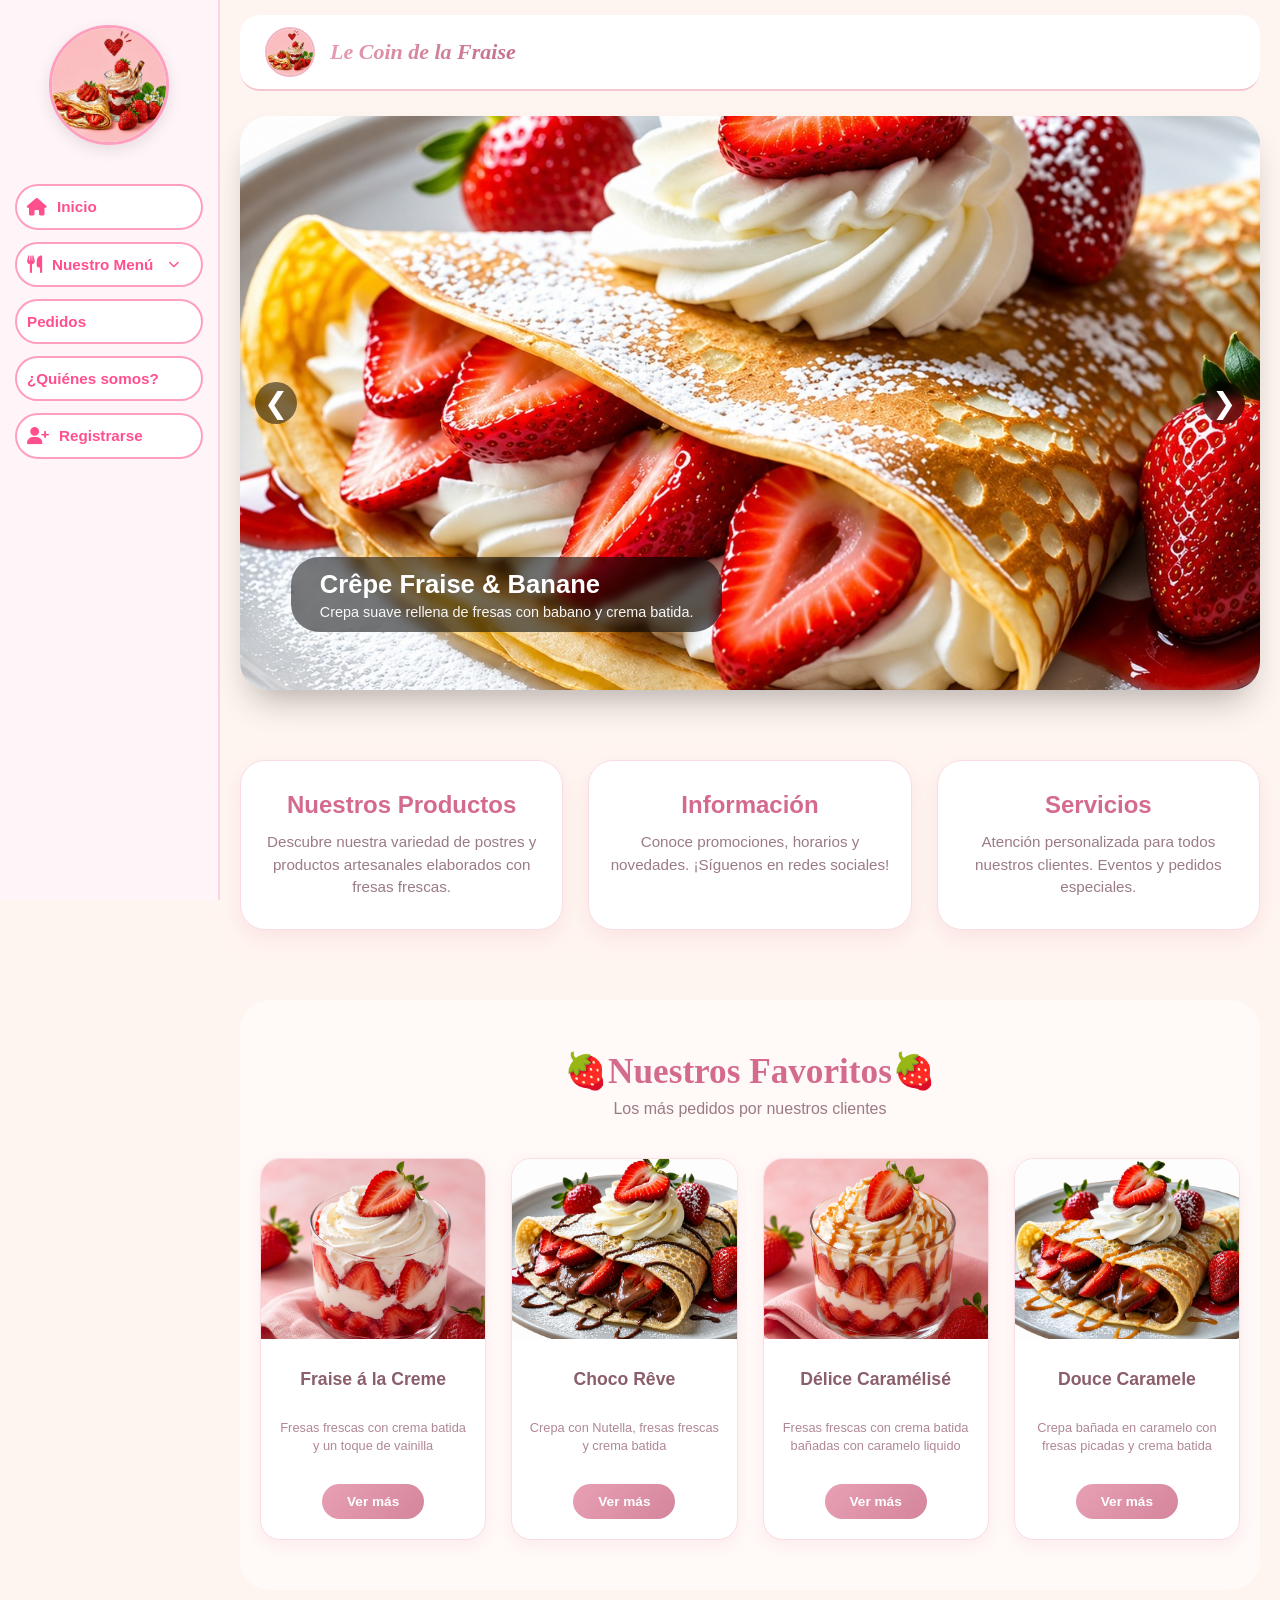
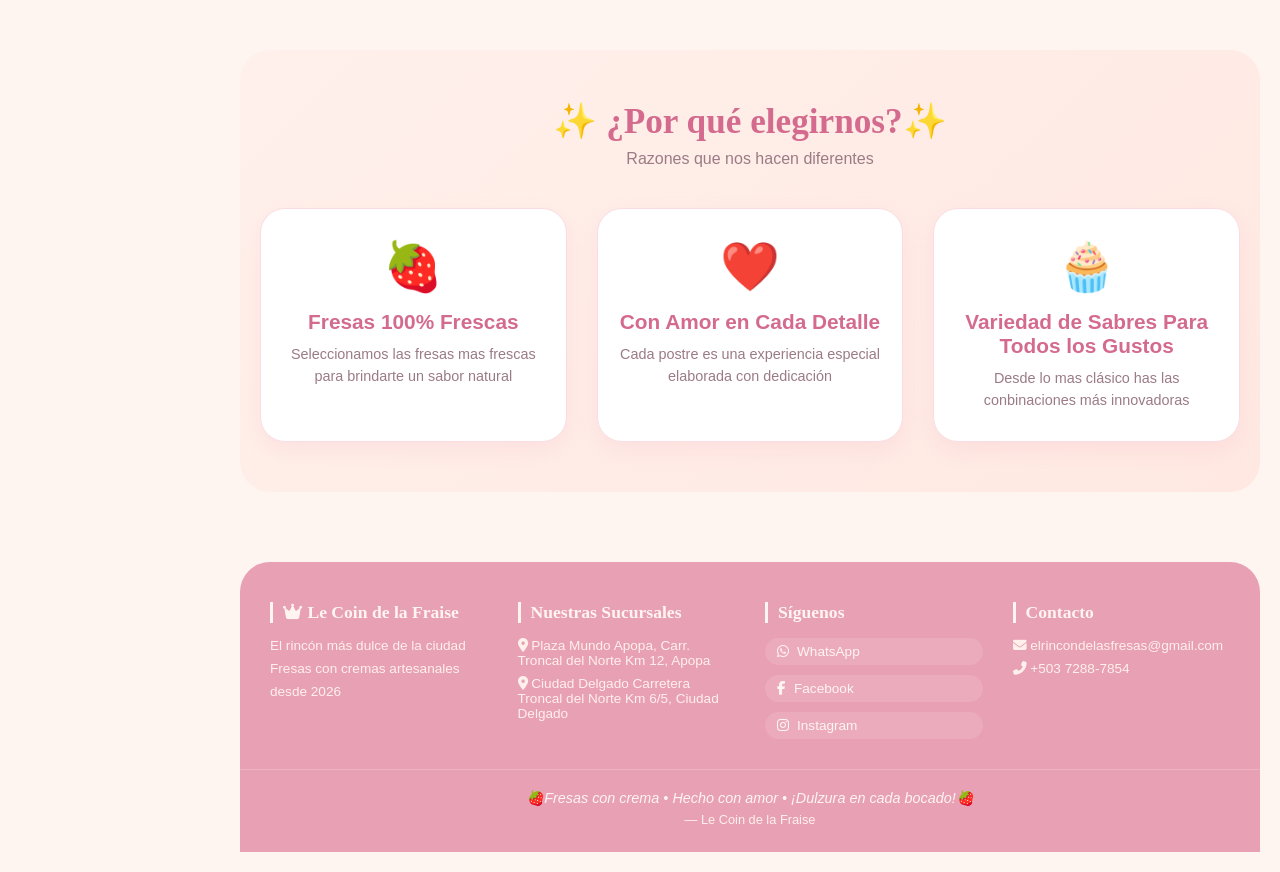
==== index.html @ 73c811bc "Update index.html" ====
<!DOCTYPE html>
<html lang="es">
<head>
    <meta charset="UTF-8">
    <meta name="viewport" content="width=device-width, initial-scale=1.0">
    <title>Le Coin de la Fraise | Fresas & Delicias</title>
    <link rel="stylesheet" href="./css/inicio.css">
    <link rel="stylesheet" href="https://cdnjs.cloudflare.com/ajax/libs/font-awesome/6.5.1/css/all.min.css">
</head>
<body>

<div class="container-principal">
    <!-- MENÚ LATERAL (SIDEBAR) NUEVO -->
    <aside class="sidebar">
        <div class="logo-sidebar">
            <img src="IMG/logo.png" alt="Logo">
        </div>
        <nav class="nav-sidebar">
            <a href="index.html"><i class="fas fa-home"></i> Inicio</a>
            
            <!-- Opción con submenú -->
            <div class="menu-item-con-submenu">
                <a href="#" class="menu-principal">
                    <i class="fas fa-utensils"></i> Nuestro Menú
                    <i class="fas fa-chevron-down submenu-flecha"></i>
                </a>
                <div class="submenu">
                    <a href="./Html/MenuFresas.html">Fresas con crema</a>
                  <a href="./Html/MenuCrepas.html">Crepas</a>
                </div>
            </div>

            <a href="./Html/Pedidos.html">Pedidos</a>
            <a href="./Html/Nosotros.html">¿Quiénes somos?</a>
            <a href="./Html/Registro.html"><i class="fas fa-user-plus"></i> Registrarse</a>
        </nav>
    </aside>

    <!-- CONTENIDO PRINCIPAL -->
    <main class="main-content">
        <!-- ENCABEZADO SUPERIOR -->
        <header class="header-principal">
            <div class="logo-header">
                <img src="IMG/logo.png" alt="Logo">
                <h1>Le Coin de la Fraise</h1>
            </div>
        </header>

        <!-- ========== CARRUSEL ========== -->
        <section class="carousel-section" id="inicio">
            <div class="carousel-container">
                <div class="carousel-slides">
                    <div class="slide active">
                        <img src="IMG/crepafresa.png" alt="Crepa de fresa">
                        <div class="slide-caption">
                            <h2>Crêpe Fraise & Banane</h2>
                            <p>Crepa suave rellena de fresas con babano y crema batida.</p>
                        </div>
                    </div>
                    <div class="slide">
                        <img src="IMG/fresa con crema.png" alt="Crepas de caramelo">
                        <div class="slide-caption">
                            <h2>Fraise á la Creme</h2>
                            <p>Fresas frescas con crema batida y un toque de bainilla.</p>
                        </div>
                    </div>
                        <div class="slide">
                        <img src="IMG/caramele.png" alt="Crepas de caramelo">
                        <div class="slide-caption">
                            <h2>Douce Caramele</h2>
                            <p>Crepa bañada en caramelo con fresas picadas y crema batida.</p>
                        </div>
                    </div>
                    <div class="slide">
                        <img src="IMG/fresa con caramelo.png" alt="Fresa con caramelo">
                        <div class="slide-caption">
                            <h2>Délice Caraélisé</h2>
                            <p>Fresas frescas con crema batida bañadas con caramelo liquido.</p>
                        </div>
                    </div>
                    <div class="slide">
                        <img src="IMG/chococrepa.png" alt="Crepa de chocolate">
                        <div class="slide-caption">
                            <h2>Choco Rêve</h2>
                            <p>Crepa con nutella, fresas frescas y crema batida.</p>
                        </div>
                    </div>
                    <div class="slide">
                        <img src="IMG/fresachoco.jpg" alt="Fresas de chocolate">
                        <div class="slide-caption">
                            <h2>Chocofraise</h2>
                            <p>Fresas frescas con crema batida bañadas con chocolate liquido.</p>
                        </div>
                    </div>
                </div>
                <button class="carousel-btn prev" id="prevBtn">&#10094;</button>
                <button class="carousel-btn next" id="nextBtn">&#10095;</button>
                <div class="carousel-dots" id="dotsContainer"></div>
            </div>
        </section>

        <!-- ========== TARJETAS DE INFORMACIÓN ========== -->
        <section class="info" id="informacion">
            <div class="card">
                <h2>Nuestros Productos</h2>
                <p>Descubre nuestra variedad de postres y productos artesanales elaborados con fresas frescas.</p>
            </div>
            <div class="card">
                <h2>Información</h2>
                <p>Conoce promociones, horarios y novedades. ¡Síguenos en redes sociales!</p>
            </div>
            <div class="card">
                <h2>Servicios</h2>
                <p>Atención personalizada para todos nuestros clientes. Eventos y pedidos especiales.</p>
            </div>
        </section>

        <!-- ========== SECCIÓN NUESTROS FAVORITOS ========== -->
        <section class="favoritos" id="menu">
            <div class="container-favoritos">
                <h2 class="titulo-seccion">🍓Nuestros Favoritos🍓</h2>
                <p class="subtitulo-seccion">Los más pedidos por nuestros clientes</p>
                <div class="productos-grid">
                    <div class="producto-card">
                        <div class="producto-imagen">
                            <img src="IMG/fresa con crema.png" alt="Fresas con Crema">
                        </div>
                        <h3>Fraise á la Creme</h3>
                        <p class="producto-descripcion">Fresas frescas con crema batida y un toque de vainilla</p>
                        <button class="btn-ver-mas" href="MenuFresas.html">Ver más</button>
                    </div>
                    <div class="producto-card">
                        <div class="producto-imagen">
                            <img src="IMG/chococrepa.png" alt="Crepa con Chocolate">
                        </div>
                        <h3>Choco Rêve</h3>
                        <p class="producto-descripcion">Crepa con Nutella, fresas frescas y crema batida</p>
                        <button class="btn-ver-mas" href="MenuCrepas.html">Ver más</button>
                    </div>
                    <div class="producto-card">
                        <div class="producto-imagen">
                            <img src="IMG/fresa con caramelo.png" alt="fresas con caramelo">
                        </div>
                        <h3>Délice Caramélisé</h3>
                        <p class="producto-descripcion">Fresas frescas con crema batida bañadas con caramelo liquido</p>
                        <button class="btn-ver-mas" href="MenuFresas.html">Ver más</button>
                    </div>
                    <div class="producto-card">
                        <div class="producto-imagen">
                            <img src="IMG/caramele.png" alt="Crepa con caramelo">
                        </div>
                        <h3>Douce Caramele</h3>
                        <p class="producto-descripcion">Crepa bañada en caramelo con fresas picadas y crema batida</p>
                        <button class="btn-ver-mas" href="MenuCrepas.html">Ver más</button>
                    </div>
                </div>
            </div>
        </section>

        <!-- ========== SECCIÓN ¿POR QUÉ ELEGIRNOS? (NOSOTROS) ========== -->
        <section class="porque-elegirnos" id="nosotros">
            <div class="container-porque">
                <h2 class="titulo-seccion">✨ ¿Por qué elegirnos?✨</h2>
                <p class="subtitulo-seccion">Razones que nos hacen diferentes</p>
                <div class="razones-grid">
                    <div class="razon-card">
                        <div class="razon-icono">🍓</div>
                        <h3>Fresas 100% Frescas</h3>
                        <p>Seleccionamos las fresas mas frescas para brindarte un sabor natural</p> 
                    </div>
                    <div class="razon-card">
                        <div class="razon-icono">❤️</div>
                        <h3>Con Amor en Cada Detalle</h3>
                        <p>Cada postre es una experiencia especial elaborada con dedicación</p>
                    </div>
                    <div class="razon-card">
                        <div class="razon-icono">🧁</div>
                        <h3>Variedad de Sabres Para Todos los Gustos</h3>
                        <p>Desde lo mas clásico has las conbinaciones más innovadoras</p>
                    </div>
                </div>
            </div>
        </section>

        <!-- ========== FOOTER NUEVO ========== -->
        <footer class="footer-redisenado">
            <div class="footer-contenido-arriba">
                <div class="footer-container">
                    <div class="footer-columna footer-columna-info">
                        <h3><i class="fas fa-crown"></i> Le Coin de la Fraise</h3>
                        <p>El rincón más dulce de la ciudad</p>
                        <p>Fresas con cremas artesanales</p>
                        <p>desde 2026</p>
                    </div>

                    <div class="footer-columna footer-columna-sucursales">
                        <h3>Nuestras Sucursales</h3>
                        <p><i class="fas fa-location-dot"></i> Plaza Mundo Apopa, Carr. Troncal del Norte Km 12, Apopa</p>
                        <p><i class="fas fa-location-dot"></i> Ciudad Delgado Carretera Troncal del Norte Km 6/5, Ciudad Delgado</p>
                    </div>

                    <div class="footer-columna footer-columna-redes">
                        <h3>Síguenos</h3>
                        <div class="redes-sociales-footer">
                            <a href="https://wa.me/50372887854?text=¡Hola!%20Me%20gustaría%20ordenar%20unas%20fresas%20con%20crema" aria-label="WhatsApp"><i class="fab fa-whatsapp"></i> WhatsApp</a>
                            <a href="https://www.facebook.com/share/1c9cbcK5gX/" aria-label="Facebook"><i class="fab fa-facebook-f"></i> Facebook</a>
                            <a href="https://www.instagram.com/le_coin_de_la_fraise?igsh=Z292ZjJ0dDlyNTkz" aria-label="Instagram"><i class="fab fa-instagram"></i> Instagram</a>
                        </div>
                    </div>

                    <div class="footer-columna footer-columna-contacto">
                        <h3>Contacto</h3>
                        <p><i class="fas fa-envelope"></i> elrincondelasfresas@gmail.com</p>
                        <p><i class="fas fa-phone-alt"></i> +503 7288-7854</p>
                    </div>
                </div>
            </div>

            <div class="footer-mensaje">
                <p class="mensaje-texto">🍓Fresas con crema • Hecho con amor • ¡Dulzura en cada bocado!🍓</p>
                <p class="mensaje-autor">— Le Coin de la Fraise</p>
            </div>
        </footer>
    </main>
</div>

<script src="./JS/inicio.js"></script>
</body>
</html>
---- css/inicio.css ----
* {
    margin: 0;
    padding: 0;
    box-sizing: border-box;
    font-family: 'Segoe UI', Arial, Helvetica, sans-serif;
}

body {
    background: #FFF5F0;
}

@import url('https://fonts.googleapis.com/css2?family=Playfair+Display:ital,wght@0,400;0,500;0,600;0,700;0,800;1,400;1,500;1,600;1,700;1,800&display=swap');

.container-principal {
    display: flex;
    min-height: 100vh;
}

/* ========== SIDEBAR ========== */
.sidebar {
    width: 220px;
    background: #fff5f8;
    padding: 25px 15px;
    border-right: 2px solid #ffd3e1;
    position: sticky;
    top: 0;
    height: 100vh;
    display: flex;
    flex-direction: column;
    align-items: center;
}

.logo-sidebar {
    text-align: center;
    margin-bottom: 35px;
}

.logo-sidebar img {
    width: 120px;
    height: 120px;
    border-radius: 50%;
    object-fit: cover;
    border: 3px solid #ff9fc0;
    box-shadow: 0 5px 15px rgba(0, 0, 0, 0.1);
    transition: transform 0.3s ease;
}

.logo-sidebar img:hover {
    transform: scale(1.05);
}

.nav-sidebar {
    display: flex;
    flex-direction: column;
    gap: 12px;
    width: 100%;
}

/* Elemento contenedor del menú con submenú */
.menu-item-con-submenu {
    position: relative;
    width: 100%;
}

/* Enlace principal del menú (Nuestro Menú) */
.menu-principal {
    display: flex;
    align-items: center;
    justify-content: flex-start;
    gap: 10px;
    text-decoration: none;
    color: #ff4f8f;
    font-weight: 600;
    padding: 12px 10px;
    border-radius: 50px;
    border: 2px solid #ff9fc0;
    background: white;
    transition: 0.3s;
    text-align: center;
    font-size: 0.95rem;
    cursor: pointer;
}

.menu-principal .submenu-flecha {
    font-size: 0.7rem;
    transition: transform 0.3s ease;
    margin-left: 5px;
}

.menu-item-con-submenu:hover .menu-principal {
    background: #ff6ea7;
    color: white;
}

.menu-item-con-submenu:hover .menu-principal .submenu-flecha {
    transform: rotate(180deg);
}

/* Submenú oculto por defecto */
.submenu { 
    position: absolute;
    top: 100%;
    left: 0;
    width: 100%;
    background: #fff5f8;
    border-radius: 20px;
    padding: 8px 0;
    display: flex;
    flex-direction: column;
    gap: 8px;
    opacity: 0;
    visibility: hidden;
    transform: translateY(-10px);
    transition: all 0.3s ease;
    z-index: 100;
    box-shadow: 0 8px 16px rgba(0,0,0,0.1);
    border: 1px solid #ffd3e1;
}

.menu-item-con-submenu:hover .submenu {
    opacity: 1;
    visibility: visible;
    transform: translateY(0);
}

.submenu a {
    display: flex;
    align-items: center;
    justify-content: flex-start;
    gap: 8px;
    text-decoration: none;
    color: #ff4f8f;
    font-weight: 500;
    padding: 8px 12px;
    border-radius: 40px;
    background: white;
    margin: 0 8px;
    transition: 0.2s;
    font-size: 0.85rem;
    border: 1px solid #ffd3e1;
}

.submenu a:hover {
    background: #ff6ea7;
    color: white;
    transform: translateX(5px);
}

/* Resto de enlaces del sidebar */
.nav-sidebar > a {
    display: flex;
    align-items: center;
    justify-content: flex-start;
    gap: 10px;
    text-decoration: none;
    color: #ff4f8f;
    font-weight: 600;
    padding: 12px 10px;
    border-radius: 50px;
    border: 2px solid #ff9fc0;
    background: white;
    transition: 0.3s;
    text-align: center;
    font-size: 0.95rem;
}

.nav-sidebar > a:hover {
    background: #ff6ea7;
    color: white;
    transform: translateX(5px);
}

.nav-sidebar i {
    font-size: 1.1rem;
}

/* ========== MAIN CONTENT ========== */
.main-content {
    flex: 1;
    overflow-x: hidden;
    padding: 0 20px 20px 20px;
    display: flex;
    flex-direction: column;
}

/* ========== HEADER (sin botón) ========== */
.header-principal {
    background: white;
    padding: 12px 25px;
    border-bottom: 2px solid #F5C6D0;
    margin-bottom: 25px;
    border-radius: 20px;
    margin-top: 15px;
}

.logo-header {
    display: flex;
    justify-content: flex-start;  /* Alineado a la izquierda */
    align-items: center;
}

.logo-titulo {
    display: flex;
    align-items: center;
    gap: 15px;
}

.logo-titulo img {
    width: 50px;
    height: 50px;
    border-radius: 50%;
    object-fit: cover;
    border: 2px solid #F2B5C4;
}

.logo-titulo h1 {
    font-size: 22px;
    font-family: 'Playfair Display', serif;
    font-weight: 700;
    font-style: italic;
    background: linear-gradient(135deg, #E8A0B4, #D4859B, #c06d8a);
    background-clip: text;
    -webkit-background-clip: text;
    color: transparent;
}

/* ========== CONTENIDO PRINCIPAL ========== */
.main-content {
    flex: 1;
    overflow-x: hidden;
    padding: 0 20px 20px 20px;
    display: flex;
    flex-direction: column;
}

/* ========== HEADER PRINCIPAL ========== */
.header-principal {
    background: white;
    padding: 12px 25px;
    border-bottom: 2px solid #F5C6D0;
    margin-bottom: 25px;
    border-radius: 20px;
    margin-top: 15px;
}

.logo-header {
    display: flex;
    align-items: center;
    gap: 15px;
}

.logo-header img {
    width: 50px;
    height: 50px;
    border-radius: 50%;
    object-fit: cover;
    border: 2px solid #F2B5C4;
}

.logo-header h1 {
    font-size: 22px;
    font-family: 'Playfair Display', serif;
    font-weight: 700;
    font-style: italic;
    background: linear-gradient(135deg, #E8A0B4, #D4859B, #c06d8a);
    background-clip: text;
    -webkit-background-clip: text;
    color: transparent;
}

/* ========== CARRUSEL ========== */
.carousel-section {
    max-width: 1200px;
    margin: 0 auto 30px auto;
    padding: 0;
}

.carousel-container {
    position: relative;
    overflow: hidden;
    border-radius: 28px;
    box-shadow: 0 20px 35px -12px rgba(0, 0, 0, 0.3);
    background-color: #e2e8f0;
}

.carousel-slides {
    display: flex;
    transition: transform 0.5s ease-in-out;
}

.slide {
    min-width: 100%;
    position: relative;
    aspect-ratio: 16 / 9;
}

.slide img {
    width: 100%;
    height: 100%;
    object-fit: cover;
    display: block;
}

.slide-caption {
    position: absolute;
    bottom: 10%;
    left: 5%;
    right: auto;
    background: linear-gradient(135deg, rgba(0, 0, 0, 0.5), rgba(0, 0, 0, 0.6));
    color: #fff9e8;
    padding: 0.8rem 1.8rem;
    border-radius: 28px;
    max-width: 60%;
    backdrop-filter: blur(5px);
}

.slide-caption h2 {
    font-size: 1.6rem;
    margin-bottom: 0.3rem;
    font-weight: 700;
    color: #ffffff;
}

.slide-caption p {
    font-size: 0.9rem;
    opacity: 0.95;
    color: #ffffff;
}

.carousel-btn {
    position: absolute;
    top: 50%;
    transform: translateY(-50%);
    background-color: rgba(0, 0, 0, 0.5);
    color: white;
    border: none;
    font-size: 1.8rem;
    cursor: pointer;
    padding: 0.5rem 0.9rem;
    border-radius: 50%;
    transition: all 0.2s;
    backdrop-filter: blur(5px);
    z-index: 10;
    width: 42px;
    height: 42px;
    display: flex;
    align-items: center;
    justify-content: center;
}

.carousel-btn:hover {
    background-color: #d46b8e;
    transform: translateY(-50%) scale(1.05);
}

.prev {
    left: 15px;
}

.next {
    right: 15px;
}

.carousel-dots {
    position: absolute;
    bottom: 15px;
    left: 50%;
    transform: translateX(-50%);
    display: flex;
    gap: 10px;
    z-index: 10;
}

.dot {
    width: 10px;
    height: 10px;
    background-color: rgba(255, 255, 255, 0.6);
    border-radius: 50%;
    cursor: pointer;
    transition: 0.2s;
}

.dot.active-dot {
    background-color: #d46b8e;
    transform: scale(1.2);
    box-shadow: 0 0 6px #d46b8e;
}

/* ===== TARJETAS DE INFORMACIÓN ===== */
.info {
    width: 100%;
    max-width: 1200px;
    margin: 40px auto;
    display: grid;
    grid-template-columns: repeat(3, 1fr);
    gap: 25px;
}

.card {
    background: #FFFFFF;
    padding: 30px 20px;
    border-radius: 25px;
    text-align: center;
    box-shadow: 0 8px 20px rgba(232, 160, 180, 0.2);
    transition: transform 0.3s ease, box-shadow 0.3s ease;
    border: 1px solid #FADDE3;
}

.card:hover {
    transform: translateY(-5px);
    box-shadow: 0 15px 30px rgba(232, 160, 180, 0.3);
}

.card h2 {
    margin-bottom: 12px;
    color: #D46B8E;
    font-size: 1.5rem;
}

.card p {
    color: #9B7B85;
    line-height: 1.5;
    font-size: 0.95rem;
}

/* ===== SECCIÓN NUESTROS FAVORITOS ===== */
.favoritos {
    background: #FFF9F7;
    padding: 50px 20px;
    border-radius: 30px;
    margin: 30px 0;
}

.container-favoritos {
    max-width: 1200px;
    margin: 0 auto;
}

.titulo-seccion {
    text-align: center;
    font-family: 'Playfair Display', serif;
    font-size: 2.2rem;
    color: #D46B8E;
    margin-bottom: 8px;
}

.subtitulo-seccion {
    text-align: center;
    color: #9B7B85;
    margin-bottom: 40px;
    font-size: 1rem;
}

/* 4 PRODUCTOS EN UNA SOLA FILA */
.productos-grid {
    display: grid;
    grid-template-columns: repeat(4, 1fr);  /* 4 columnas fijas - todos en una fila */
    gap: 25px;
    align-items: stretch;
}

/* TARJETAS CORREGIDAS - BOTONES E INFORMACIÓN ALINEADOS */
.producto-card {
    background: white;
    border-radius: 20px;
    overflow: hidden;
    text-align: center;
    transition: transform 0.3s ease, box-shadow 0.3s ease;
    box-shadow: 0 5px 15px rgba(232, 160, 180, 0.15);
    border: 1px solid #FADDE3;
    display: flex;
    flex-direction: column;
    height: 100%;
}

.producto-imagen {
    width: 100%;
    height: 180px;
    overflow: hidden;
    flex-shrink: 0;
}

.producto-imagen img {
    width: 100%;
    height: 100%;
    object-fit: cover;
    transition: transform 0.5s ease;
    display: block;
}

.producto-card:hover .producto-imagen img {
    transform: scale(1.05);
}

.producto-card h3 {
    font-size: 1.1rem;
    color: #8B5E6B;
    margin: 15px 12px 5px 12px;
    padding: 0;
    min-height: 50px;
    display: flex;
    align-items: center;
    justify-content: center;
}

.producto-descripcion {
    font-size: 0.8rem;
    color: #B08895;
    padding: 0 15px;
    margin-bottom: 10px;
    line-height: 1.4;
    min-height: 55px;
    display: flex;
    align-items: center;
    justify-content: center;
}

.producto-precio {
    font-size: 1.2rem;
    font-weight: bold;
    color: #E8A0B4;
    margin: 5px 0 10px 0;
    min-height: 35px;
    display: flex;
    align-items: center;
    justify-content: center;
}

.btn-ver-mas {
    background: linear-gradient(135deg, #E8A0B4, #D4859B);
    color: white;
    border: none;
    padding: 10px 25px;
    border-radius: 30px;
    font-size: 0.85rem;
    font-weight: bold;
    cursor: pointer;
    margin: 10px auto 20px auto;
    transition: all 0.3s ease;
    width: fit-content;
    display: inline-block;
}

.btn-ver-mas:hover {
    transform: scale(1.05);
    background: linear-gradient(135deg, #D4859B, #c06d8a);
}

/* ===== SECCIÓN ¿POR QUÉ ELEGIRNOS? ===== */
.porque-elegirnos {
    background: linear-gradient(135deg, #FFF0EB, #FFE8E2);
    padding: 50px 20px;
    border-radius: 30px;
    margin: 30px 0;
}

.container-porque {
    max-width: 1200px;
    margin: 0 auto;
}

.razones-grid {
    display: grid;
    grid-template-columns: repeat(3, 1fr);
    gap: 30px;
    text-align: center;
}

.razon-card {
    background: white;
    padding: 30px 15px;
    border-radius: 25px;
    transition: all 0.3s ease;
    box-shadow: 0 8px 20px rgba(232, 160, 180, 0.15);
    border: 1px solid #FADDE3;
}

.razon-card:hover {
    transform: translateY(-5px);
}

.razon-icono {
    font-size: 3rem;
    margin-bottom: 15px;
}

.razon-card h3 {
    font-size: 1.3rem;
    color: #D46B8E;
    margin-bottom: 10px;
}

.razon-card p {
    color: #9B7B85;
    font-size: 0.9rem;
    line-height: 1.5;
}

/* ========== FOOTER ========== */
.footer-redisenado {
    background: #E8A0B4;
    color: #FFFFFF;
    border-radius: 30px 30px 0 0;
    margin-top: 40px;
}

.footer-contenido-arriba {
    padding: 40px 30px 30px;
}

.footer-container {
    max-width: 1000px;
    margin: 0 auto;
    display: flex;
    justify-content: space-between;
    gap: 30px;
    flex-wrap: wrap;
}

.footer-columna {
    flex: 1;
    min-width: 160px;
}

.footer-columna h3 {
    font-family: 'Playfair Display', serif;
    font-size: 1.1rem;
    margin-bottom: 15px;
    color: #FFF5F0;
    border-left: 3px solid #FFF5F0;
    padding-left: 10px;
}

.footer-columna p {
    margin: 8px 0;
    font-size: 0.85rem;
    color: #FFF0EB;
}

.footer-columna-contacto {
    flex: 1;
    min-width: 160px;
}

.footer-columna-contacto h3 {
    font-family: 'Playfair Display', serif;
    font-size: 1.1rem;
    margin-bottom: 15px;
    color: #FFF5F0;
    border-left: 3px solid #FFF5F0;
    padding-left: 10px;
}

.footer-columna-contacto p {
    margin: 8px 0;
    font-size: 0.85rem;
    color: #FFF0EB;
}

.redes-sociales-footer {
    display: flex;
    flex-direction: column;
    gap: 10px;
}

.redes-sociales-footer a {
    text-decoration: none;
    color: #FFF5F0;
    font-size: 0.85rem;
    transition: all 0.3s ease;
    display: inline-flex;
    align-items: center;
    gap: 8px;
    padding: 6px 12px;
    border-radius: 30px;
    background: rgba(255, 245, 240, 0.12);
}

.redes-sociales-footer a:hover {
    background: rgba(255, 245, 240, 0.3);
    transform: translateX(5px);
}

.footer-mensaje {
    text-align: center;
    padding: 20px 20px 25px;
    border-top: 1px solid rgba(255, 245, 240, 0.2);
}

.mensaje-texto {
    font-size: 0.9rem;
    font-style: italic;
    color: #FFF5F0;
    margin-bottom: 5px;
}

.mensaje-autor {
    font-size: 0.8rem;
    color: #FFF0EB;
}

/* ========== RESPONSIVE ========== */
@media (max-width: 1024px) {
    .productos-grid {
        grid-template-columns: repeat(2, 1fr);  /* En tablets: 2 por fila */
    }
}

@media (max-width: 900px) {
    .sidebar {
        width: 180px;
        padding: 20px 10px;
    }
    
    .logo-sidebar img {
        width: 90px;
        height: 90px;
    }
    
    .nav-sidebar a {
        padding: 8px 6px;
        font-size: 0.8rem;
    }
}

@media (max-width: 768px) {
    .container-principal {
        flex-direction: column;
    }
    
    .sidebar {
        width: 100%;
        height: auto;
        position: relative;
        flex-direction: row;
        justify-content: space-between;
        padding: 15px 20px;
        border-right: none;
        border-bottom: 2px solid #ffd3e1;
    }
    
    .logo-sidebar {
        margin-bottom: 0;
    }
    
    .logo-sidebar img {
        width: 60px;
        height: 60px;
    }
    
    .nav-sidebar {
        flex-direction: row;
        justify-content: center;
        gap: 10px;
        width: auto;
    }
    
    .nav-sidebar a {
        padding: 8px 15px;
        font-size: 0.8rem;
    }
    
    .info {
        grid-template-columns: 1fr;
        gap: 20px;
    }
    
    .razones-grid {
        grid-template-columns: 1fr;
        gap: 20px;
    }
    
    .slide-caption h2 {
        font-size: 1.1rem;
    }
    
    .slide-caption p {
        font-size: 0.7rem;
    }
    
    .slide-caption {
        padding: 0.5rem 1rem;
        max-width: 75%;
    }
    
    .carousel-btn {
        width: 32px;
        height: 32px;
        font-size: 1.2rem;
    }
    
    .footer-container {
        flex-direction: column;
        text-align: center;
        gap: 25px;
    }
    
    .footer-columna h3 {
        border-left: none;
        border-bottom: 2px solid #FFF5F0;
        padding-left: 0;
        padding-bottom: 5px;
        display: inline-block;
    }
    
    .footer-columna-contacto h3 {
        border-left: none;
        border-bottom: 2px solid #FFF5F0;
        padding-left: 0;
        padding-bottom: 5px;
        display: inline-block;
    }
    
    .redes-sociales-footer {
        align-items: center;
    }
}

@media (max-width: 550px) {
    .productos-grid {
        grid-template-columns: 1fr;  /* En móviles: 1 por fila */
    }
}

@media (max-width: 480px) {
    .sidebar {
        flex-wrap: wrap;
        justify-content: center;
        gap: 15px;
    }
    
    .nav-sidebar {
        flex-wrap: wrap;
    }
    
    .titulo-seccion {
        font-size: 1.6rem;
    }
}
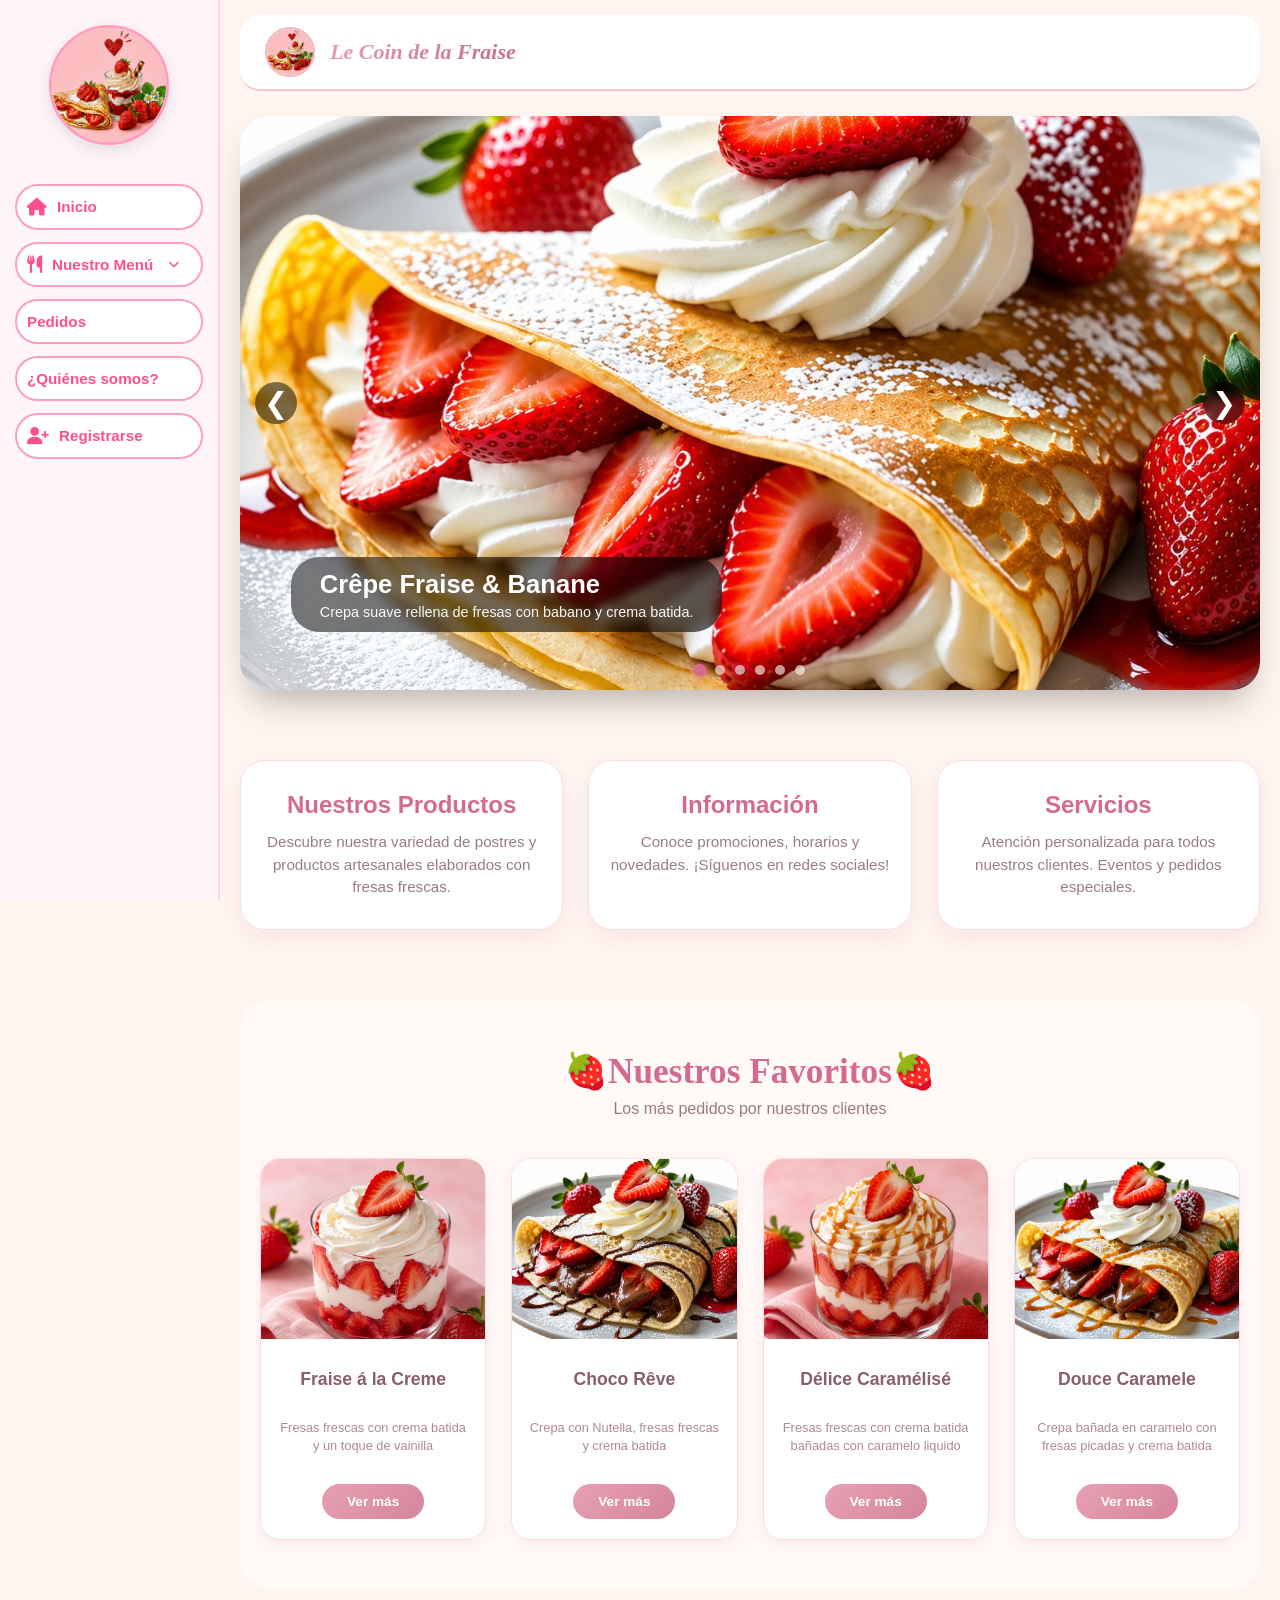
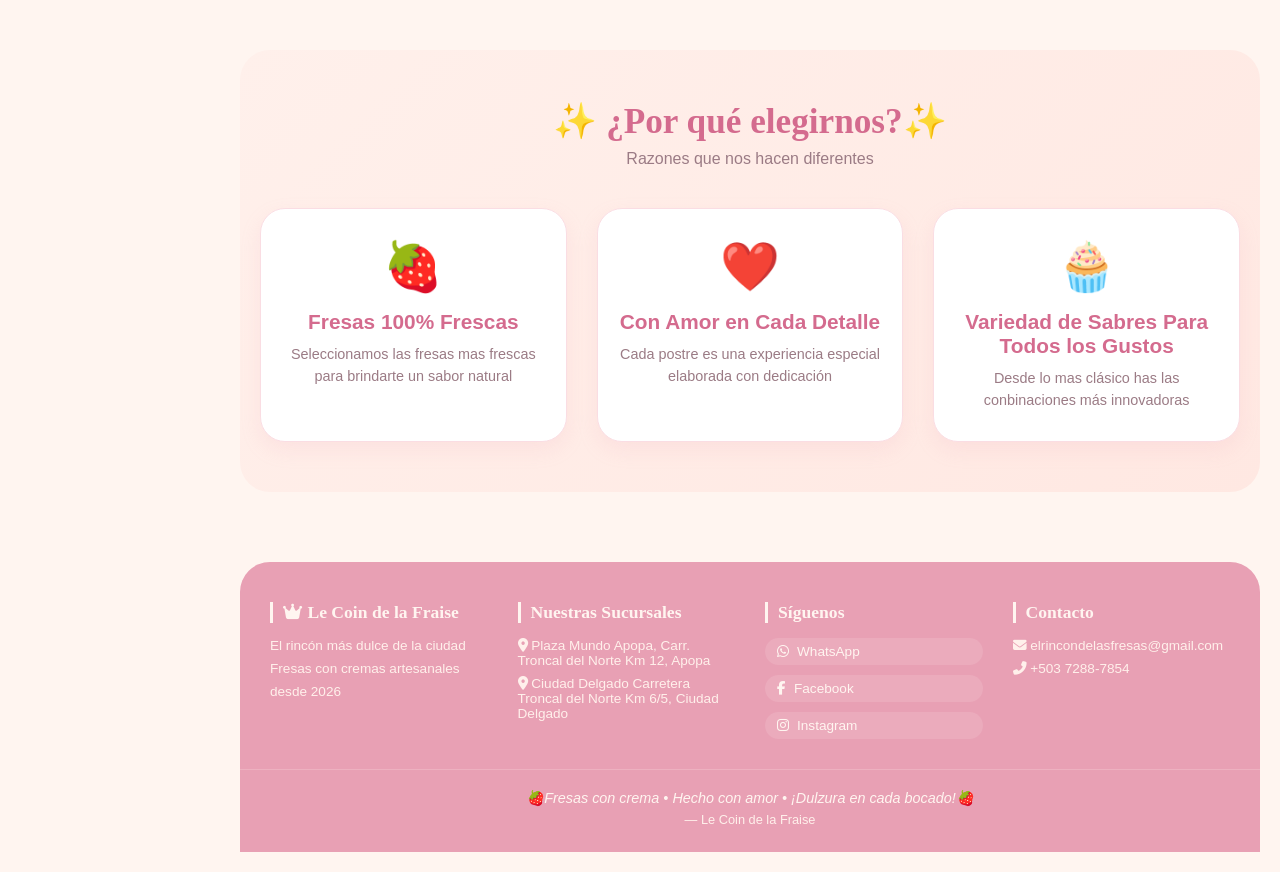
==== commit 96941fd7: "Update index.html" ====
--- a/index.html
+++ b/index.html
@@ -224,6 +224,6 @@
     </main>
 </div>
 
-<script src="./JS/inicio.js"></script>
+<script src="../Js/inicio.js"></script>
 </body>
 </html>
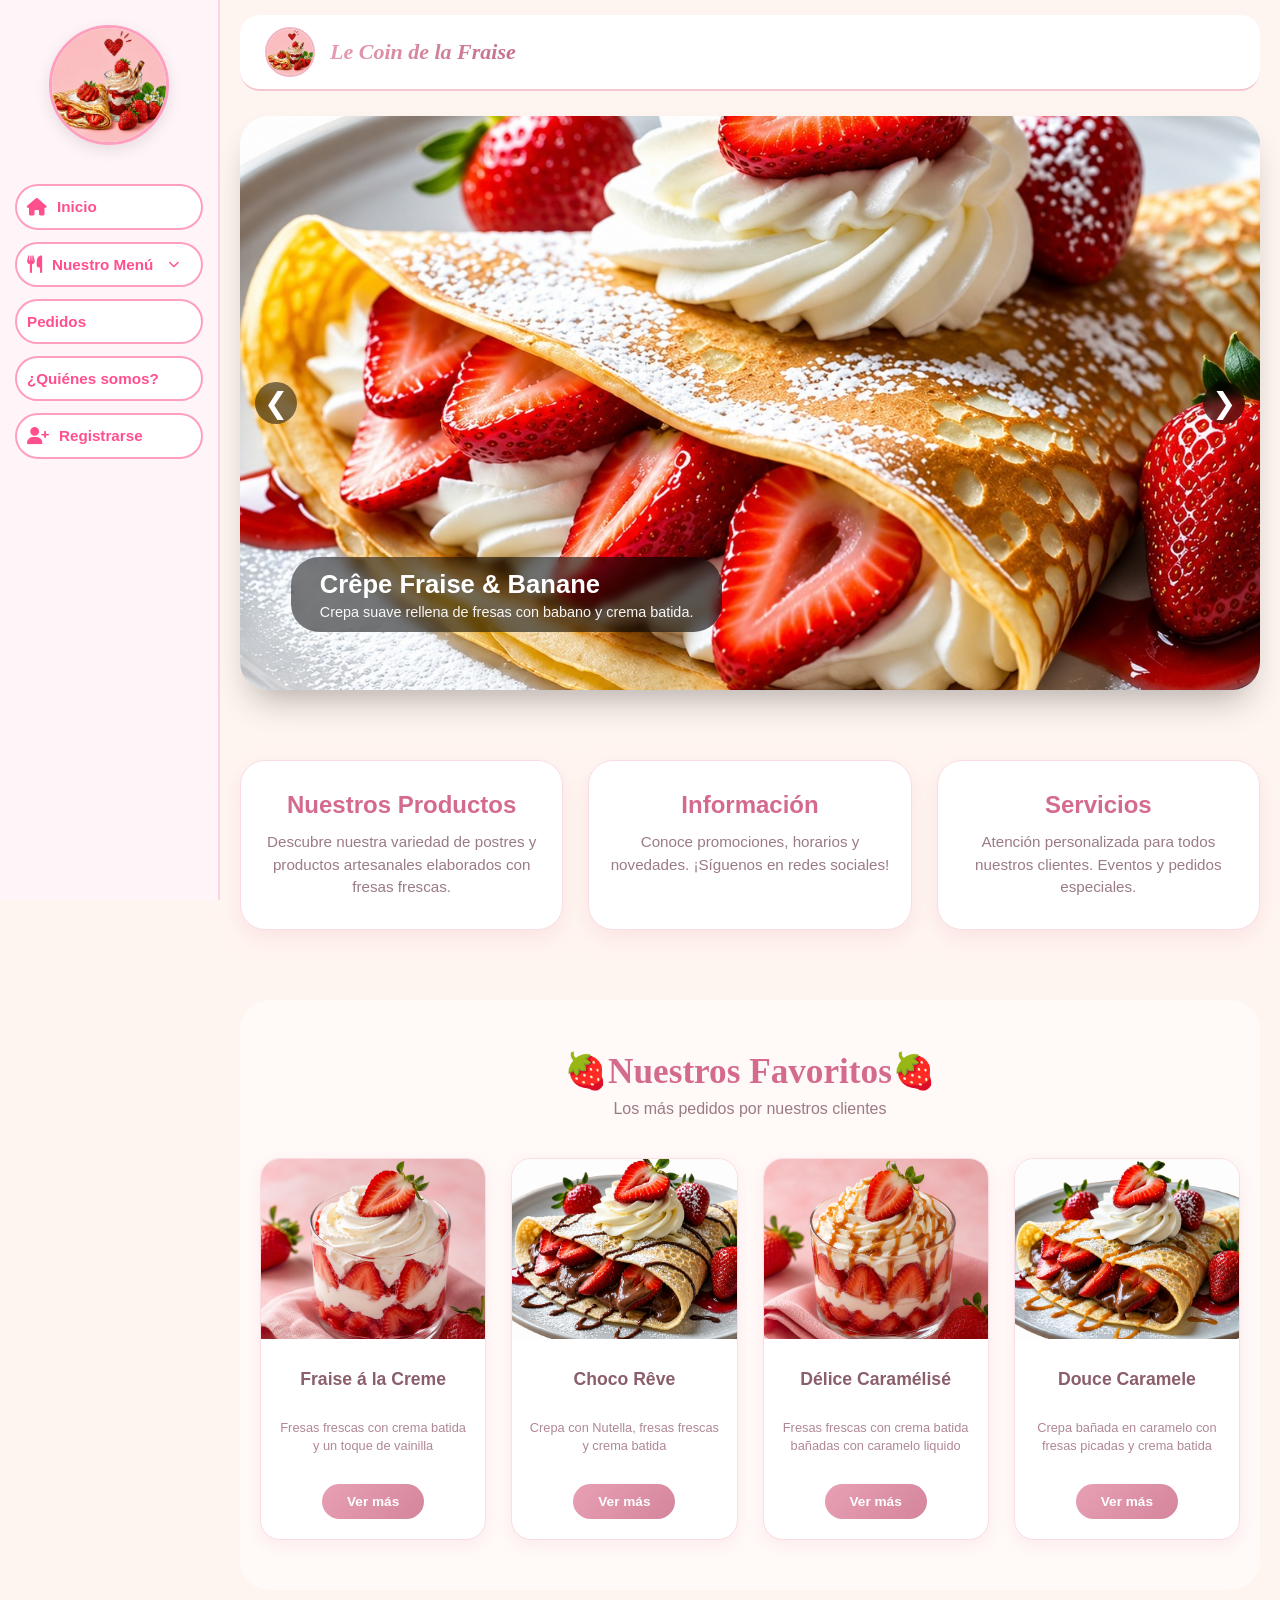
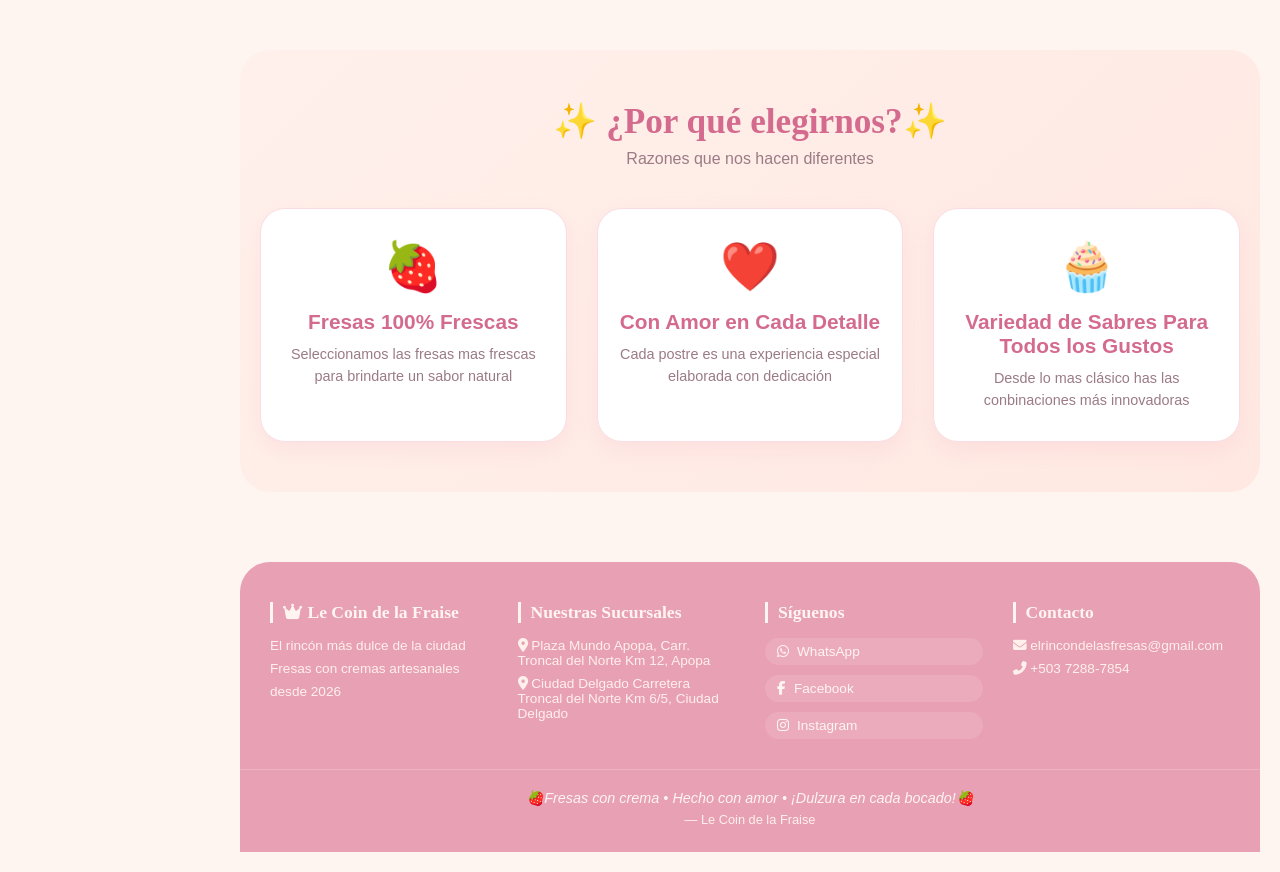
==== commit 495d1123: "Update index.html" ====
--- a/index.html
+++ b/index.html
@@ -224,6 +224,6 @@
     </main>
 </div>
 
-<script src="../Js/inicio.js"></script>
+<script src="./JS/index.js" defer></script>
 </body>
 </html>
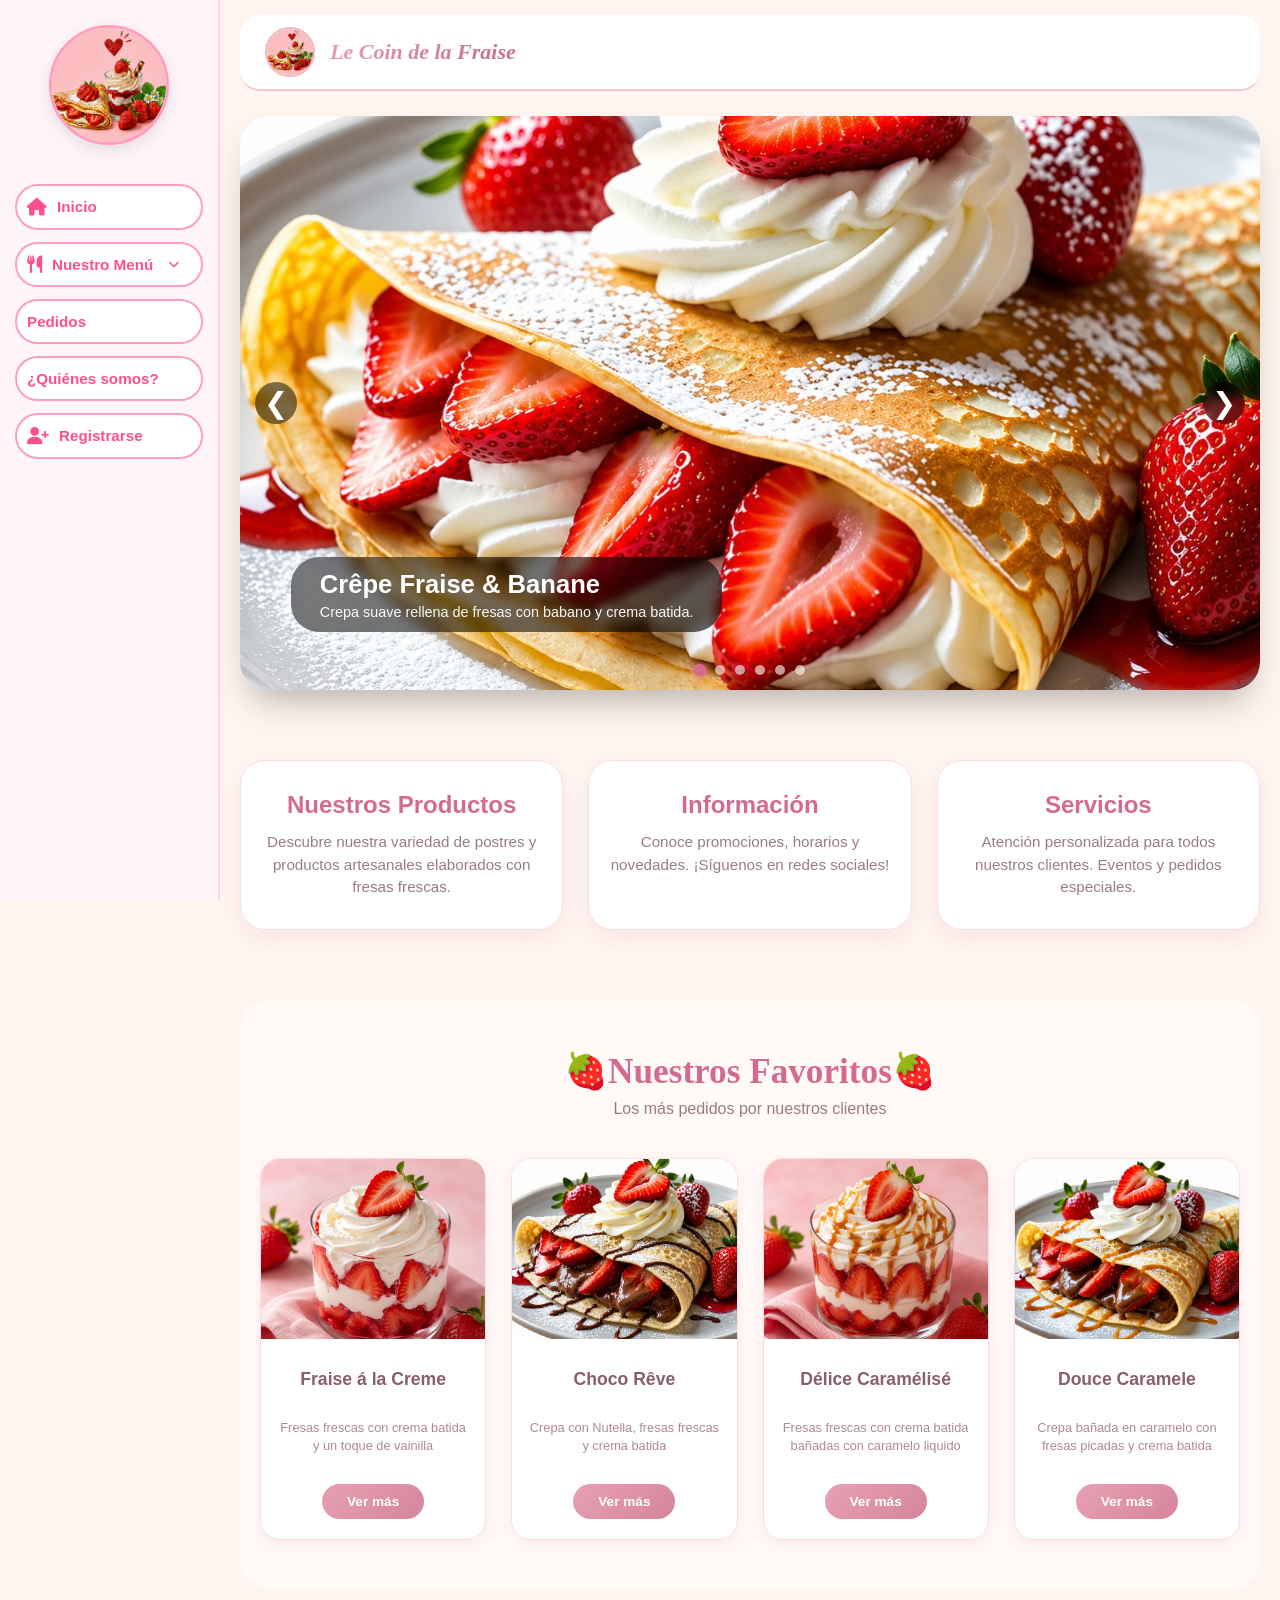
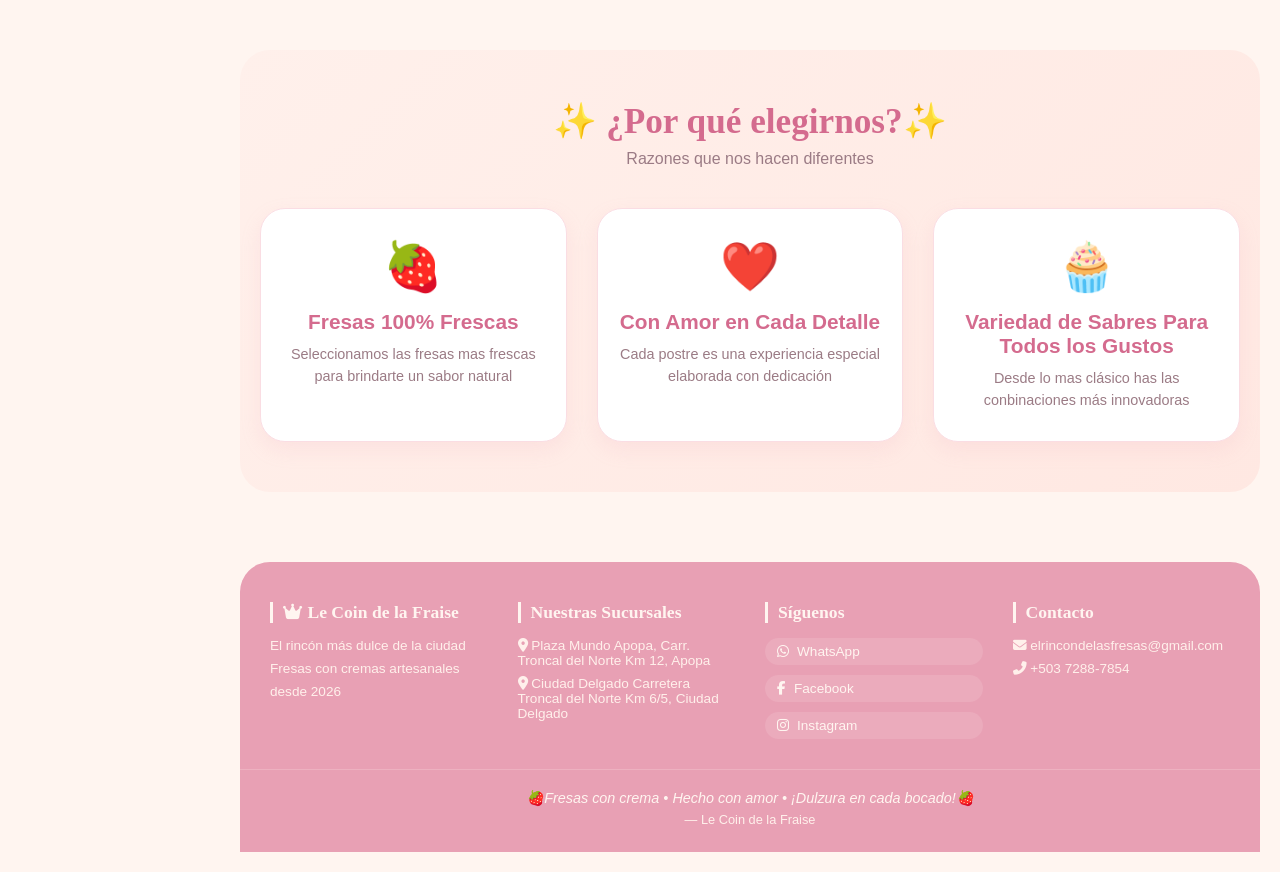
==== commit e7f2bdba: "Update index.html" ====
--- a/index.html
+++ b/index.html
@@ -224,6 +224,6 @@
     </main>
 </div>
 
-<script src="./JS/index.js" defer></script>
+<script src="./Js/inicio.js" defer></script>
 </body>
 </html>
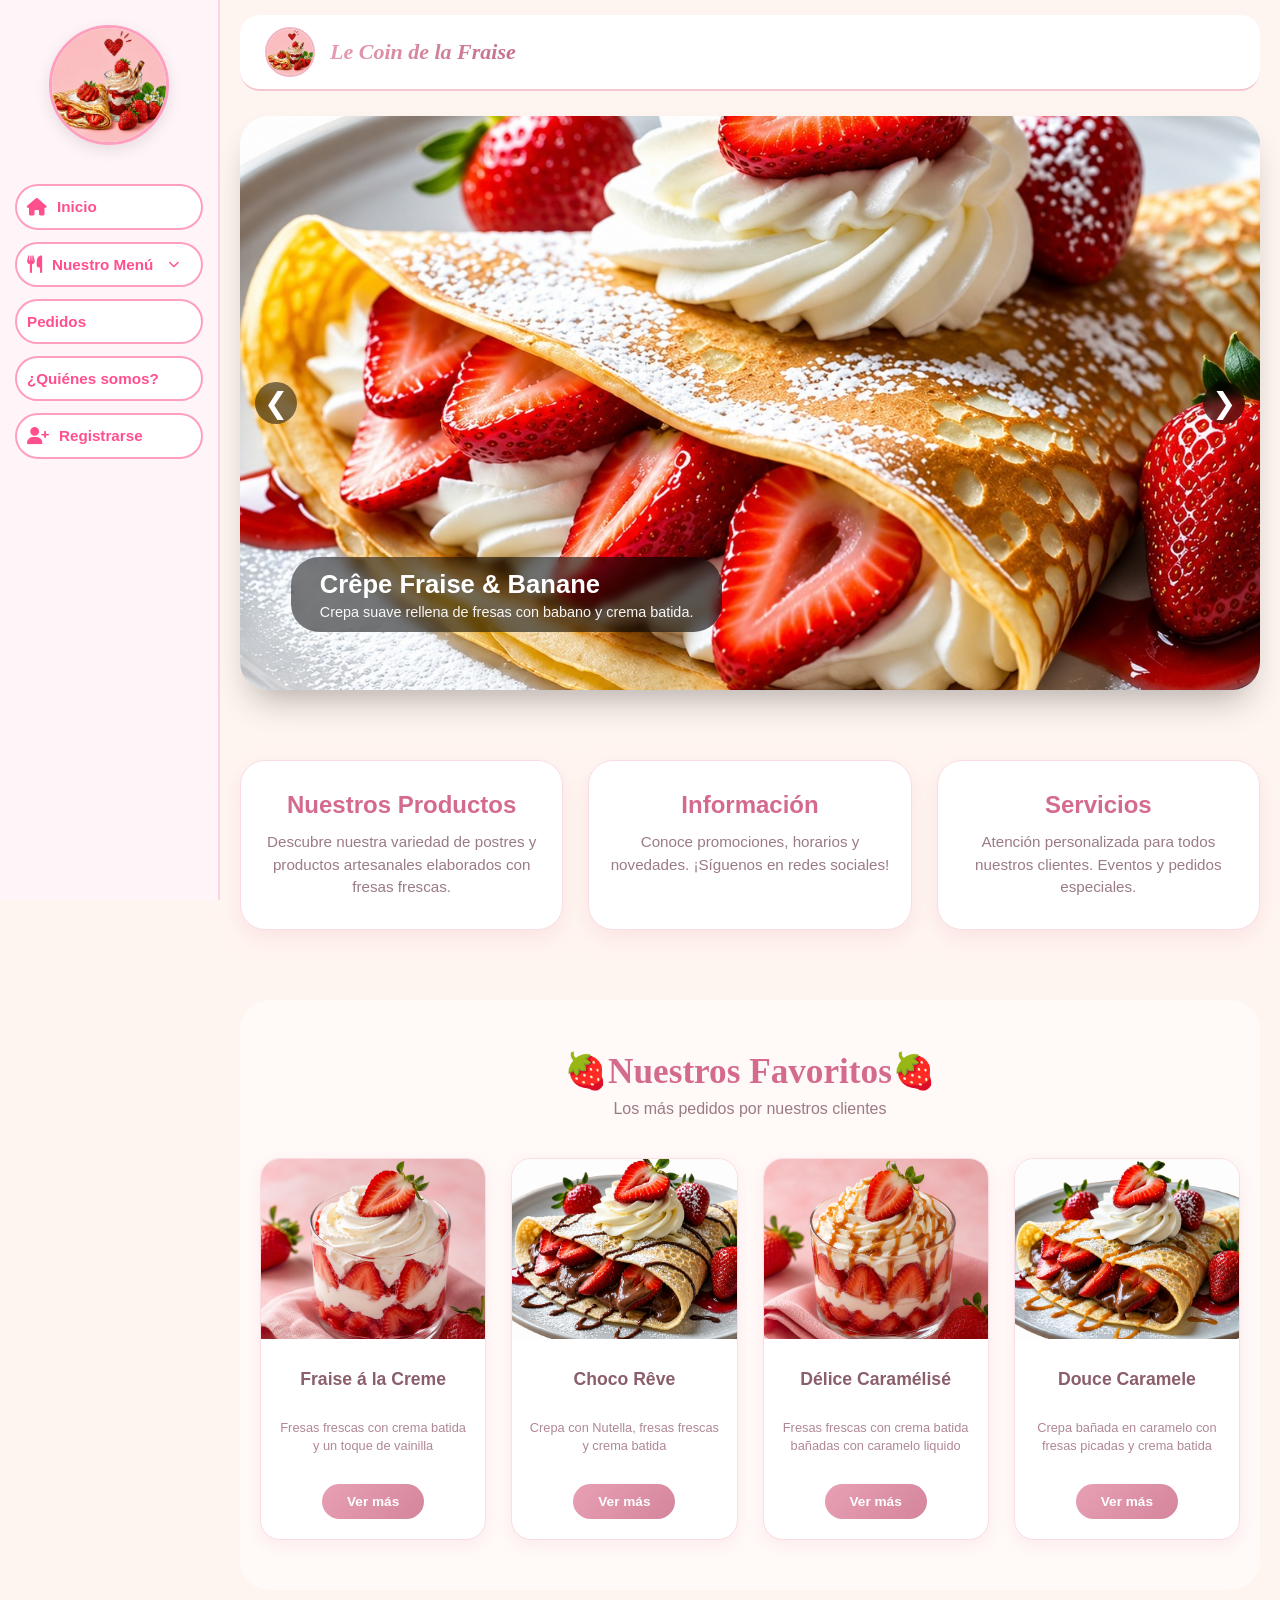
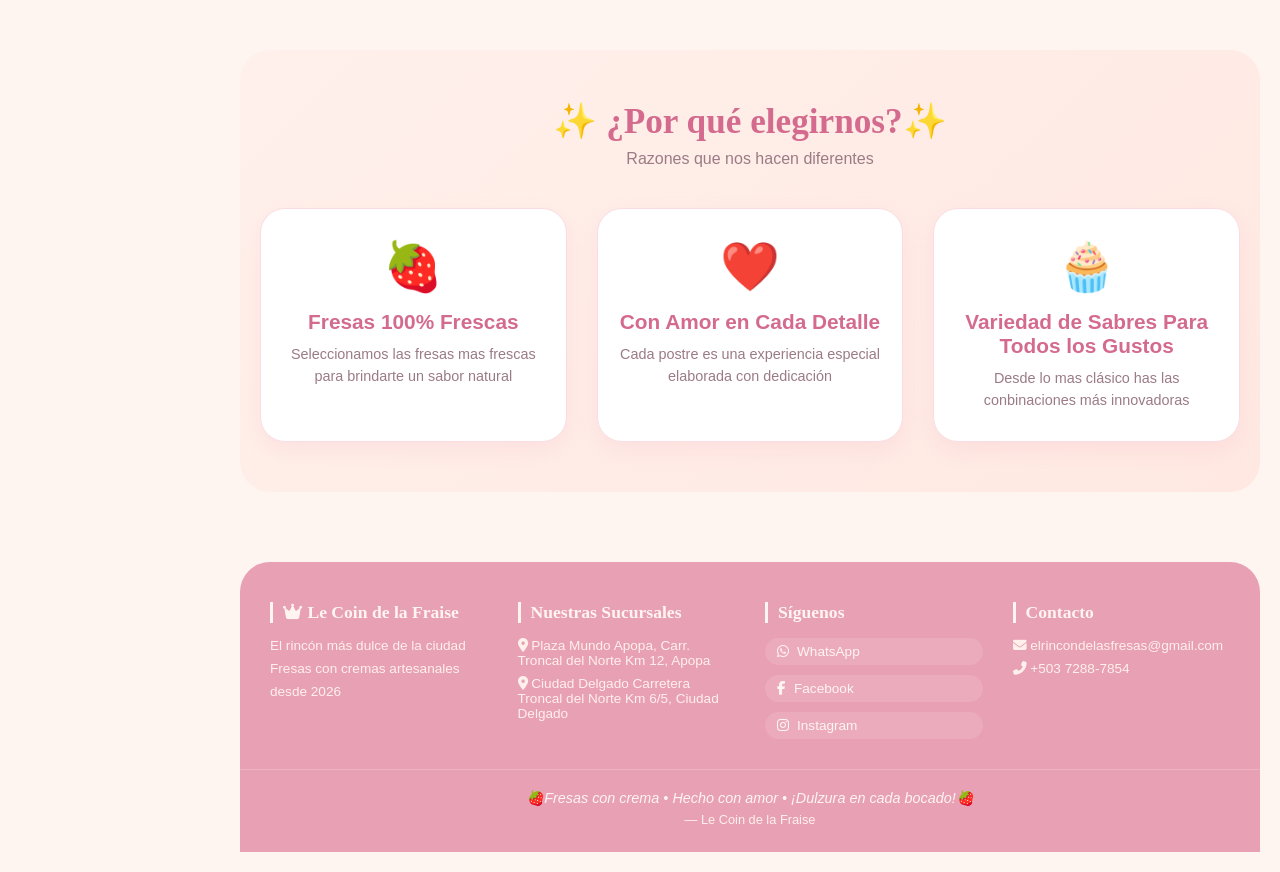
==== commit e05cba0c: "Update index.html" ====
--- a/index.html
+++ b/index.html
@@ -224,6 +224,6 @@
     </main>
 </div>
 
-<script src="./Js/inicio.js" defer></script>
+<script src="JS/inicio.js"></script>
 </body>
 </html>
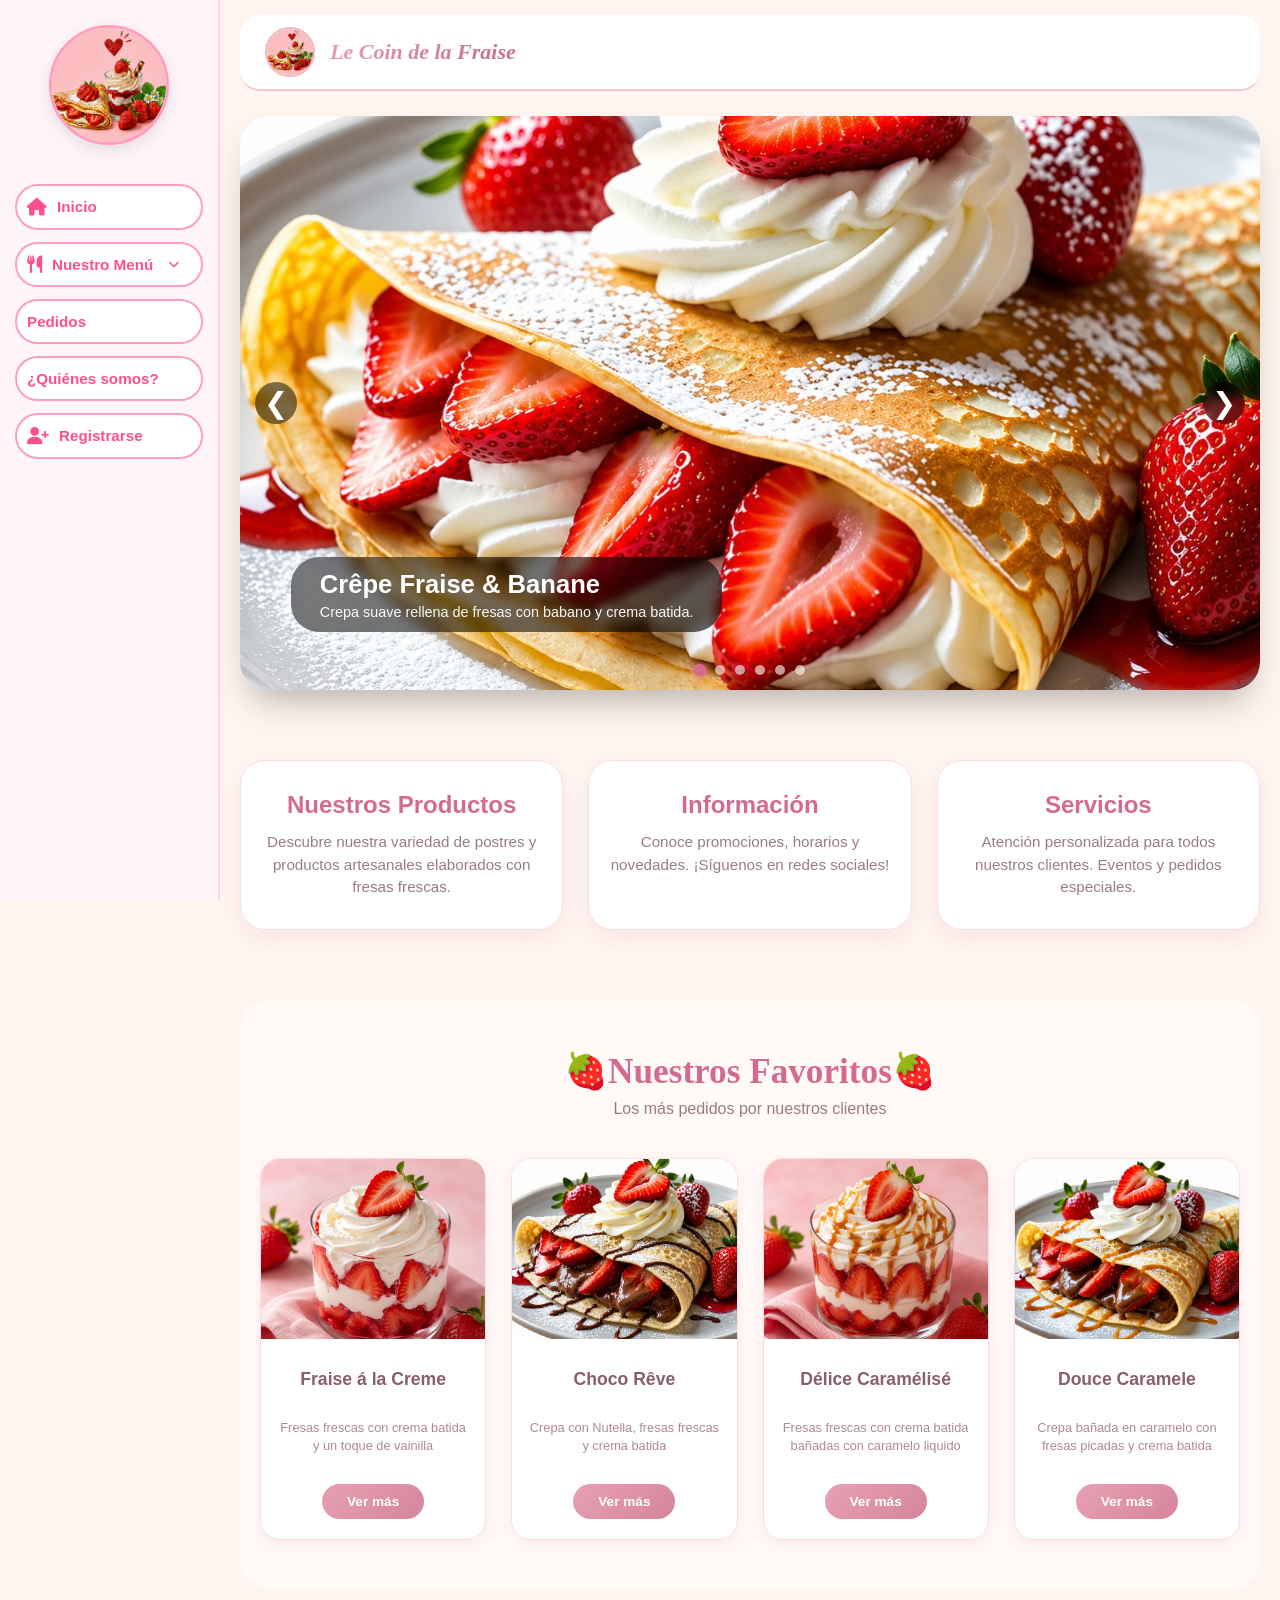
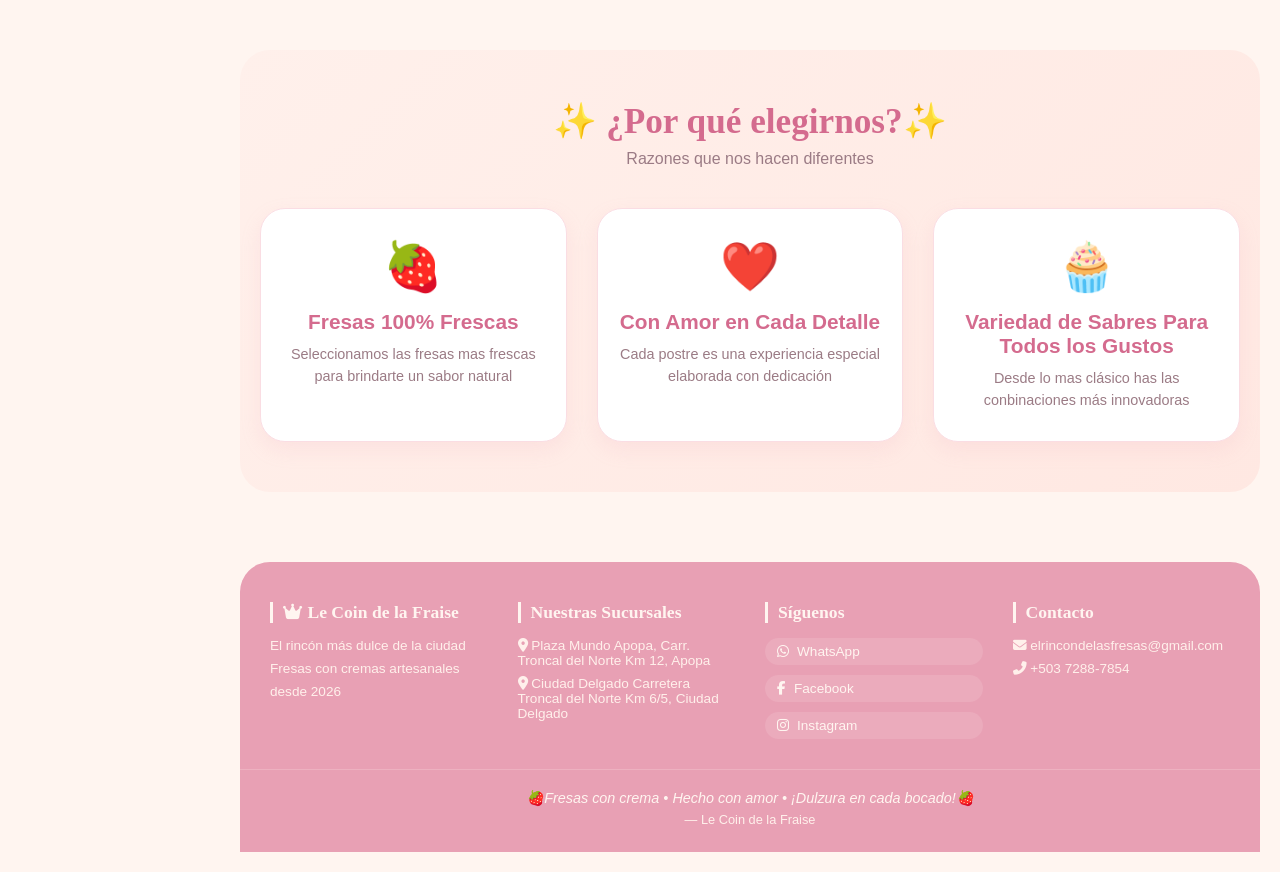
==== commit 34a0b3cb: "Update index.html" ====
--- a/index.html
+++ b/index.html
@@ -224,6 +224,6 @@
     </main>
 </div>
 
-<script src="JS/inicio.js"></script>
+<script src="Js/inicio.js"></script>
 </body>
 </html>
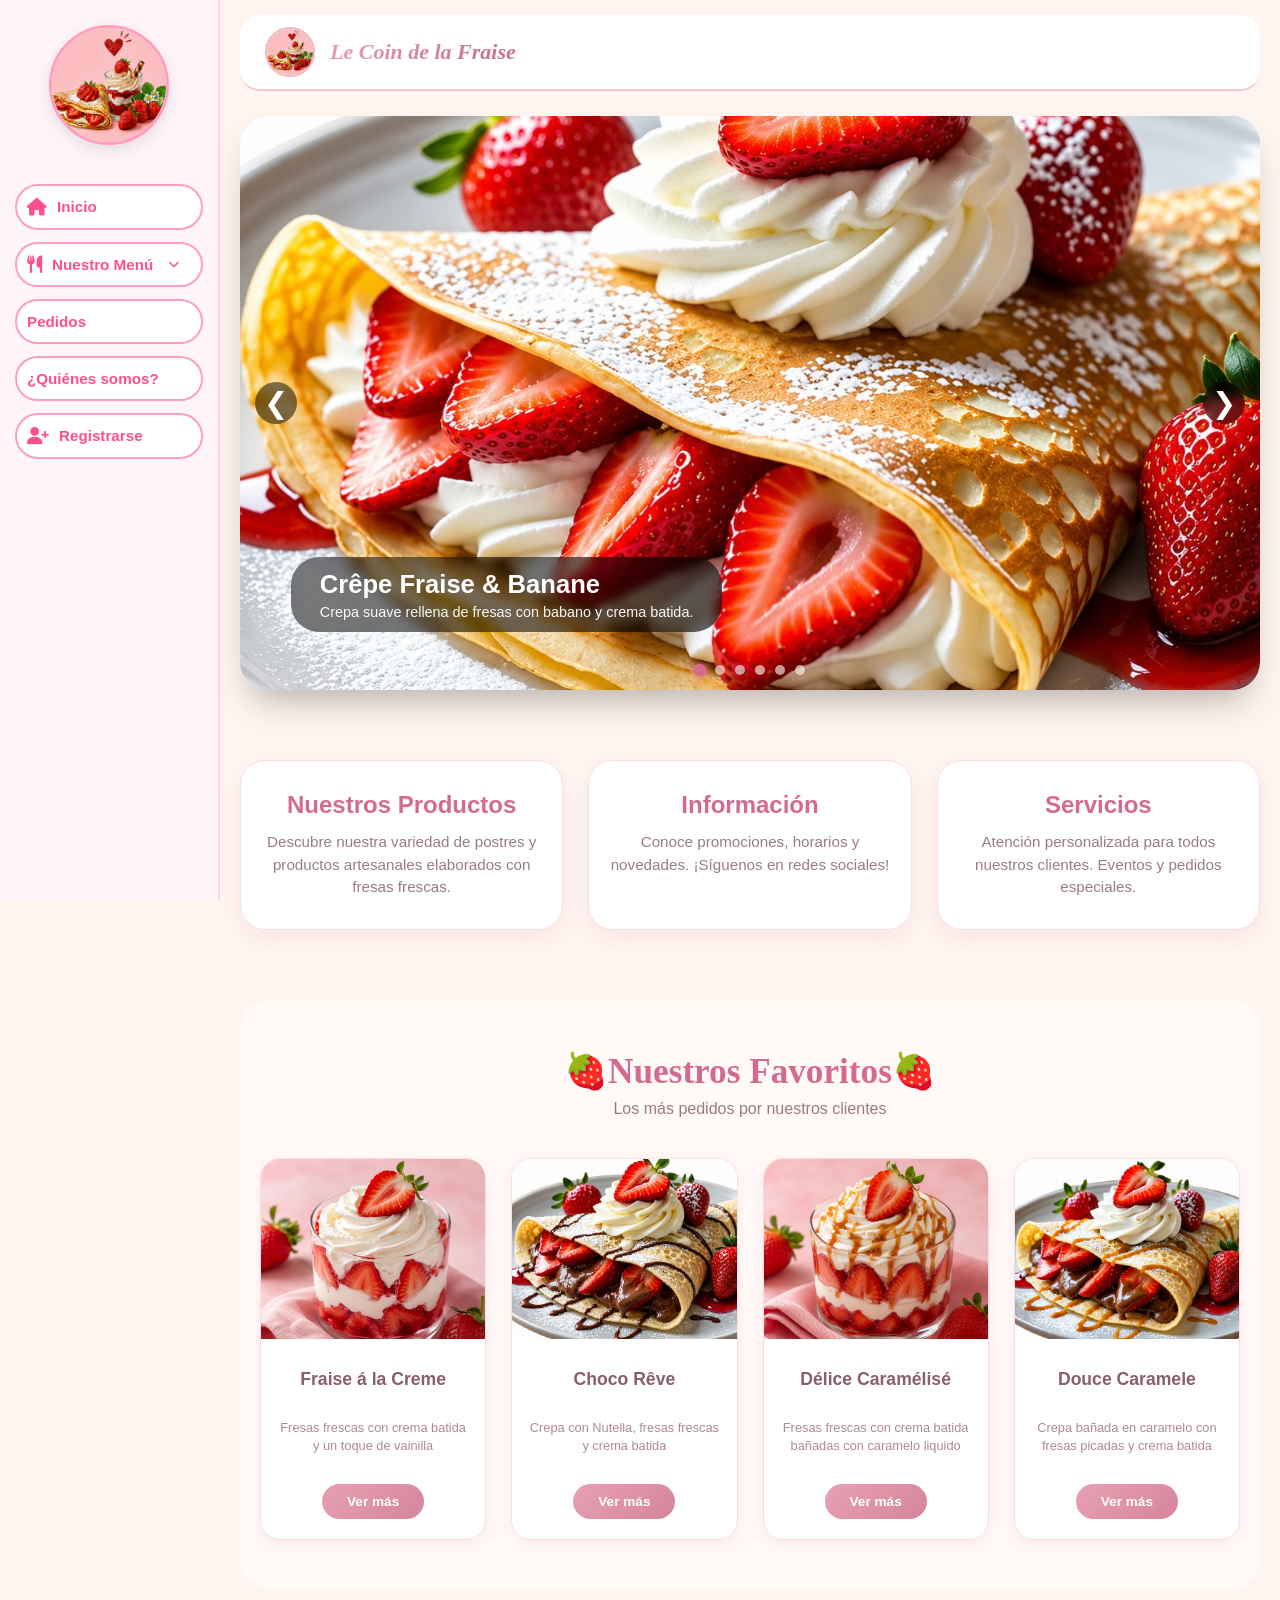
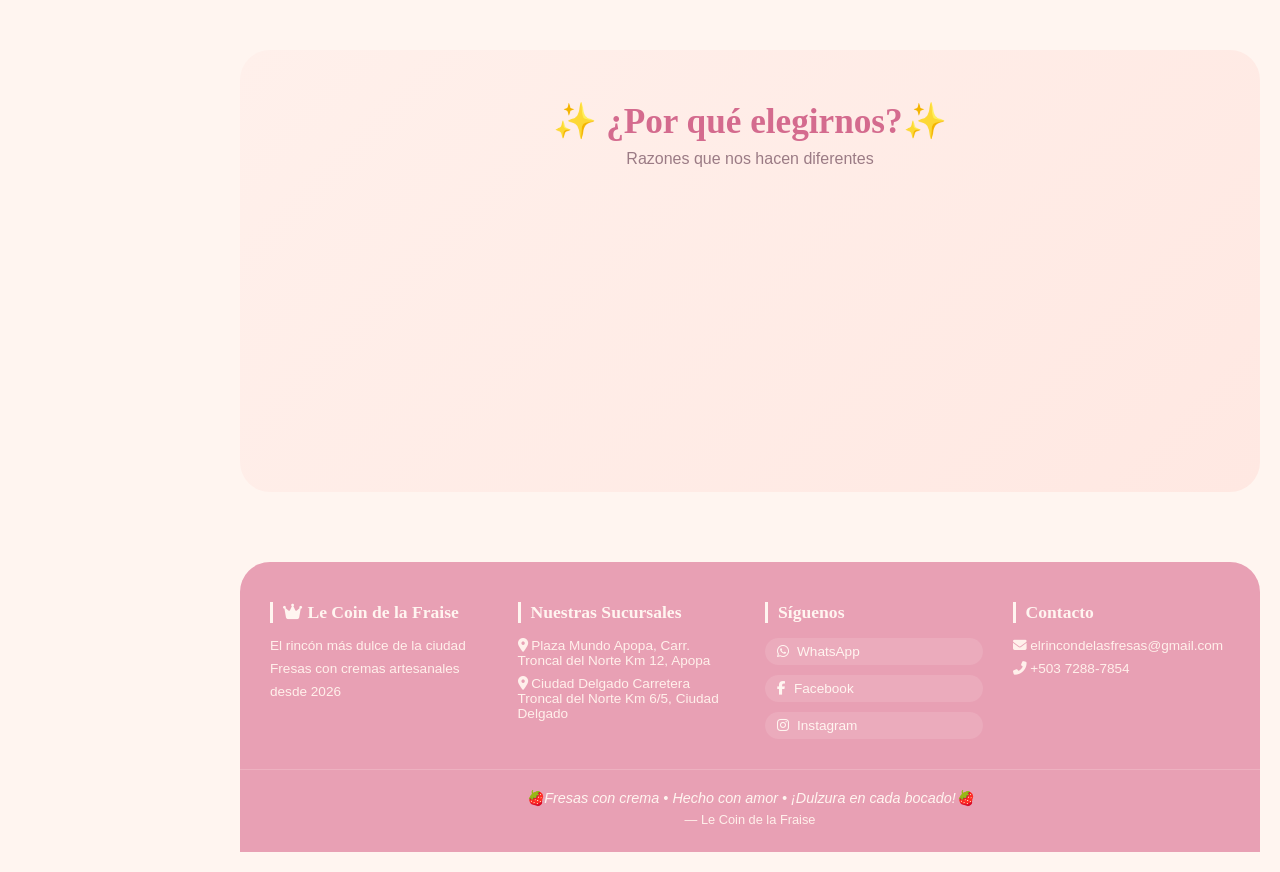
==== commit 5e56b01c: "Update index.html" ====
--- a/index.html
+++ b/index.html
@@ -127,7 +127,7 @@
                         </div>
                         <h3>Fraise á la Creme</h3>
                         <p class="producto-descripcion">Fresas frescas con crema batida y un toque de vainilla</p>
-                        <button class="btn-ver-mas" href="MenuFresas.html">Ver más</button>
+                        <button class="btn-ver-mas"  href="./Html/MenuFresas.html">Ver más</button>
                     </div>
                     <div class="producto-card">
                         <div class="producto-imagen">
